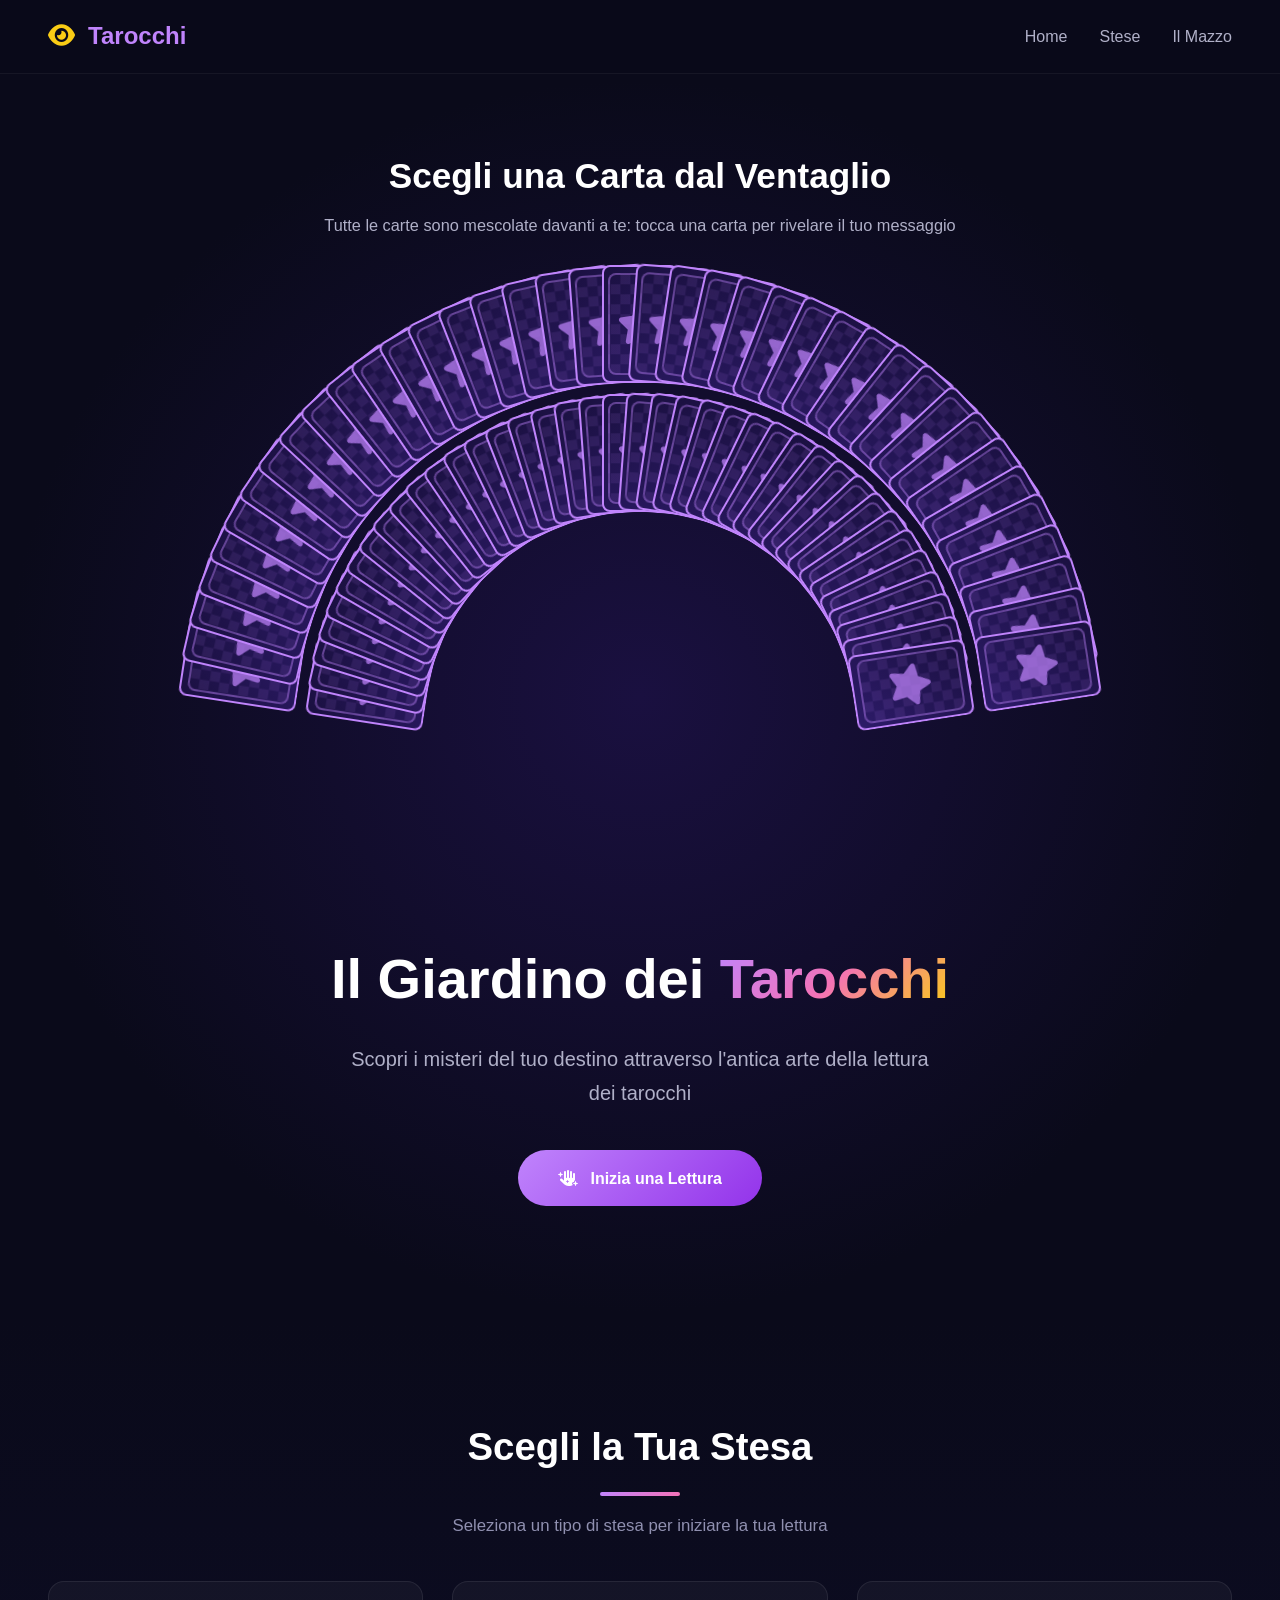
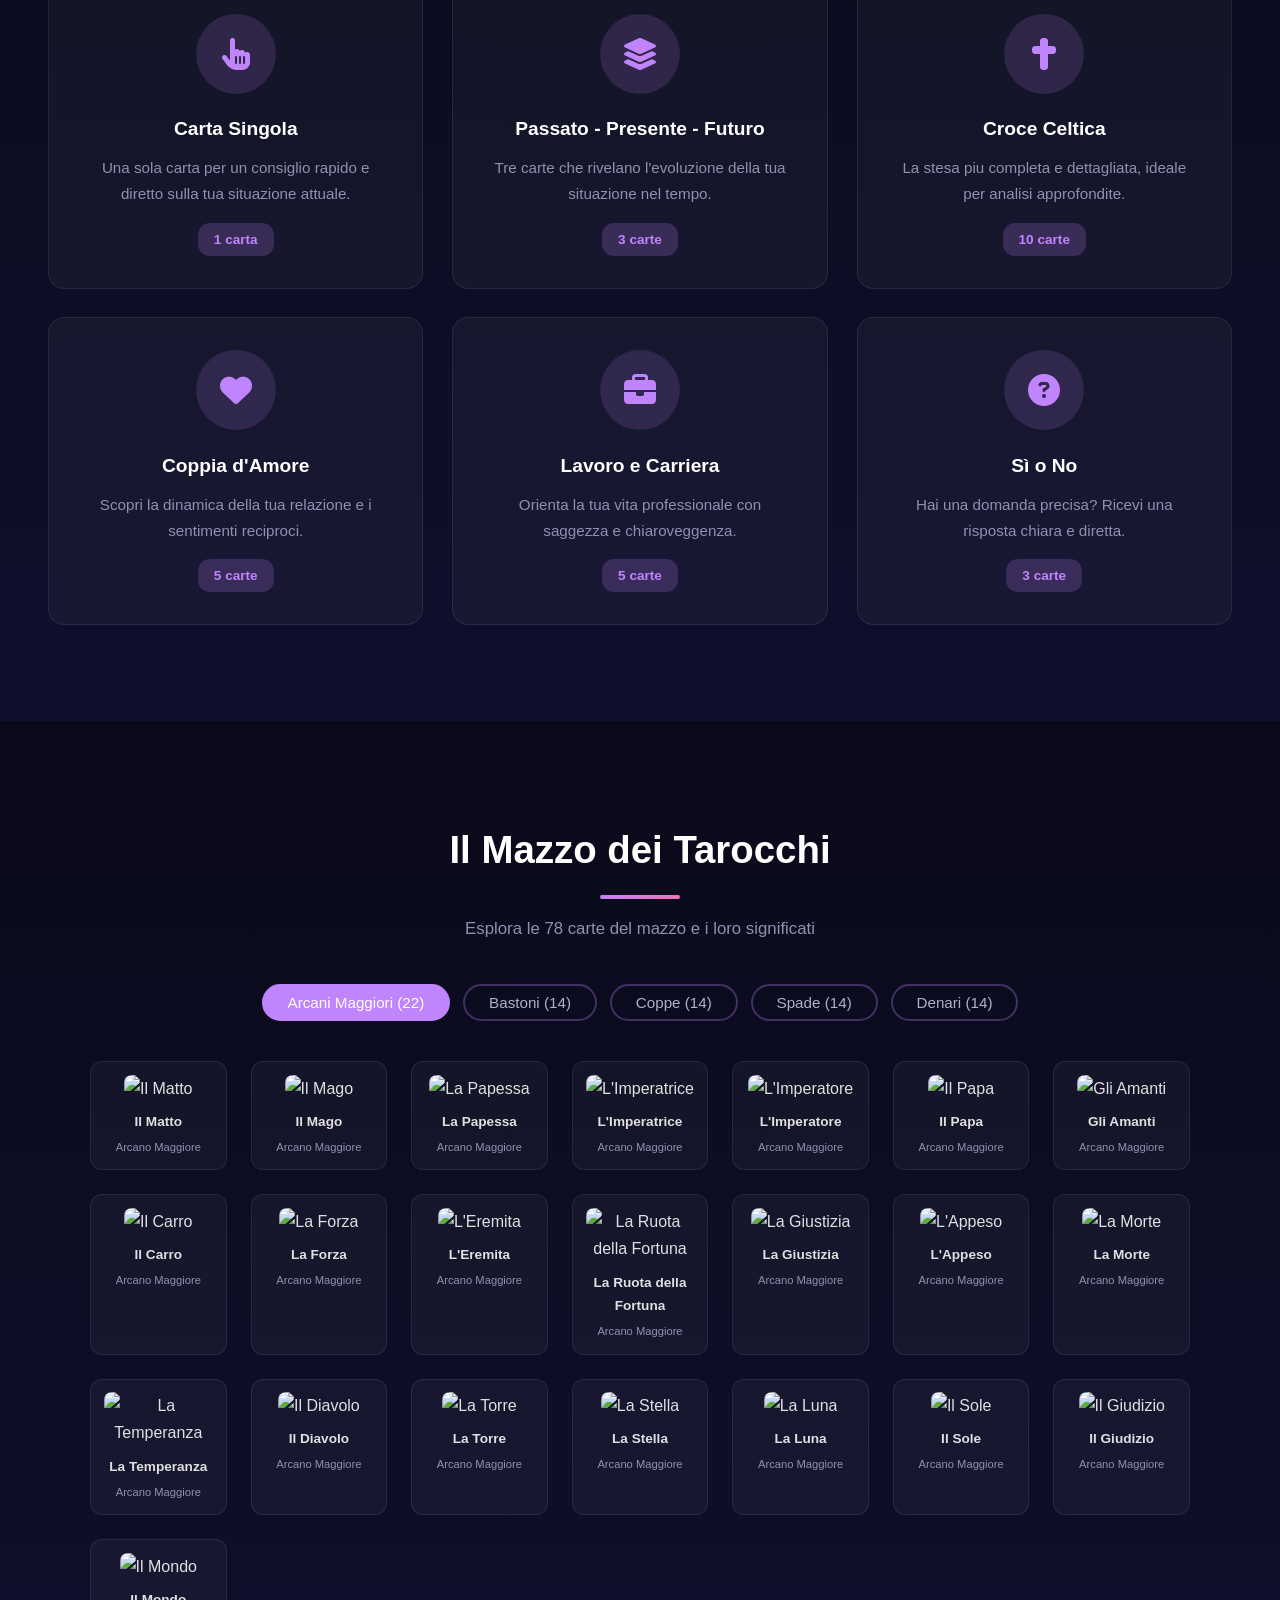
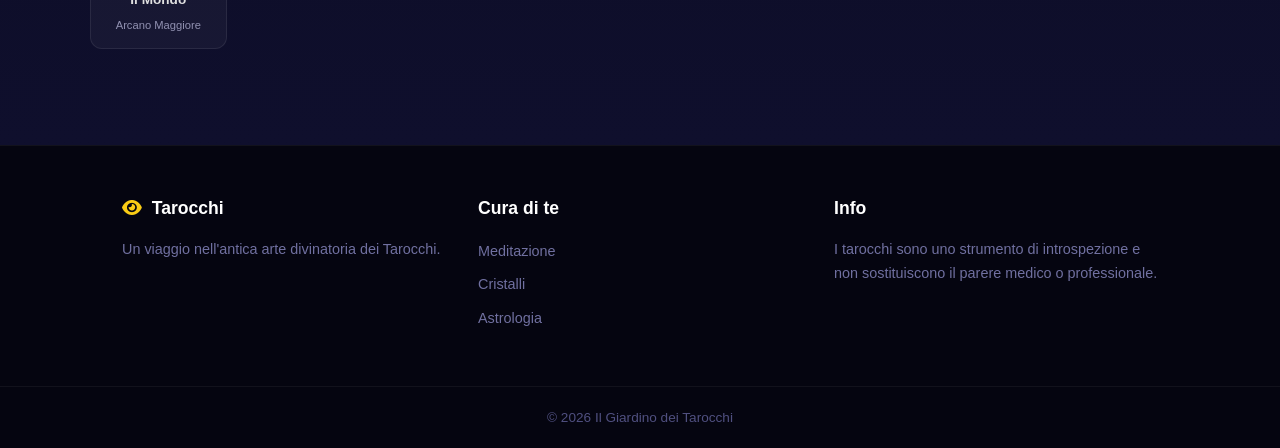
==== tarot.html @ f786d665 "chore: aggiunge file app tarocchi e piano di implementazione" ====
<!DOCTYPE html>
<html lang="it">
<head>
  <meta charset="UTF-8">
  <meta name="viewport" content="width=device-width, initial-scale=1.0">
  <title>Il Giardino dei Tarocchi - Lettura e Interpretazione</title>
  <link rel="stylesheet" href="tarot-style.css">
  <link rel="stylesheet" href="https://cdnjs.cloudflare.com/ajax/libs/font-awesome/6.5.0/css/all.min.css">
</head>
<body>

  <nav id="navbar">
    <div class="nav-brand"><i class="fas fa-eye"></i> Tarocchi</div>
    <ul id="nav-links">
      <li><a href="#home">Home</a></li>
      <li><a href="#stese">Stese</a></li>
      <li><a href="#mazzo">Il Mazzo</a></li>
    </ul>
    <button id="hamburger" aria-label="Menu"><i class="fas fa-bars"></i></button>
  </nav>

  <!-- HERO -->
  <header id="home">
    <div class="hero-overlay"></div>
    <div class="hero-particles" id="particles"></div>

    <div class="fan-section">
      <h2 class="fan-title">Scegli una Carta dal Ventaglio</h2>
      <p class="fan-subtitle">Tutte le carte sono mescolate davanti a te: tocca una carta per rivelare il tuo messaggio</p>
      <div class="fan-container" id="fan-container"></div>
      <div class="fan-result hidden" id="fan-result">
        <div class="fan-result-card">
          <span id="fan-result-name" class="fan-result-name"></span>
          <span id="fan-result-badge" class="interp-badge"></span>
          <p id="fan-result-meaning"></p>
          <div id="fan-result-keywords" class="interp-keywords"></div>
          <h4>Consiglio</h4>
          <p id="fan-result-advice"></p>
        </div>
        <button class="btn btn-secondary" onclick="resetFan()"><i class="fas fa-redo"></i> Scegli un'Altra Carta</button>
      </div>
    </div>

    <div class="hero-content">
      <h1>Il Giardino dei <span>Tarocchi</span></h1>
      <p>Scopri i misteri del tuo destino attraverso l'antica arte della lettura dei tarocchi</p>
      <a href="#stese" class="btn"><i class="fas fa-hand-sparkles"></i> Inizia una Lettura</a>
    </div>
  </header>

  <!-- SELEZIONE STESE -->
  <section id="stese">
    <h2>Scegli la Tua Stesa</h2>
    <p>Seleziona un tipo di stesa per iniziare la tua lettura</p>

    <div class="spread-options">
      <div class="spread-card" onclick="startReading('singola')">
        <div class="spread-icon"><i class="fas fa-hand-pointer"></i></div>
        <h3>Carta Singola</h3>
        <p>Una sola carta per un consiglio rapido e diretto sulla tua situazione attuale.</p>
        <span class="spread-count">1 carta</span>
      </div>

      <div class="spread-card" onclick="startReading('tri')">
        <div class="spread-icon"><i class="fas fa-layer-group"></i></div>
        <h3>Passato - Presente - Futuro</h3>
        <p>Tre carte che rivelano l'evoluzione della tua situazione nel tempo.</p>
        <span class="spread-count">3 carte</span>
      </div>

      <div class="spread-card" onclick="startReading('celtic')">
        <div class="spread-icon"><i class="fas fa-cross"></i></div>
        <h3>Croce Celtica</h3>
        <p>La stesa piu completa e dettagliata, ideale per analisi approfondite.</p>
        <span class="spread-count">10 carte</span>
      </div>

      <div class="spread-card" onclick="startReading('amore')">
        <div class="spread-icon"><i class="fas fa-heart"></i></div>
        <h3>Coppia d'Amore</h3>
        <p>Scopri la dinamica della tua relazione e i sentimenti reciproci.</p>
        <span class="spread-count">5 carte</span>
      </div>

      <div class="spread-card" onclick="startReading('carriera')">
        <div class="spread-icon"><i class="fas fa-briefcase"></i></div>
        <h3>Lavoro e Carriera</h3>
        <p>Orienta la tua vita professionale con saggezza e chiaroveggenza.</p>
        <span class="spread-count">5 carte</span>
      </div>

      <div class="spread-card" onclick="startReading('siNo')">
        <div class="spread-icon"><i class="fas fa-question-circle"></i></div>
        <h3>Sì o No</h3>
        <p>Hai una domanda precisa? Ricevi una risposta chiara e diretta.</p>
        <span class="spread-count">3 carte</span>
      </div>
    </div>
  </section>

  <!-- ARENA DI LETTURA -->
  <section id="reading-section" class="hidden">
    <h2 id="reading-title">La Tua Lettura</h2>
    <p id="reading-subtitle">Clicca sulle carte per scoprire il loro significato</p>

    <div id="spread-area" class="spread-area"></div>

    <div id="interpretation-panel" class="interpretation-panel hidden">
      <div class="interp-header">
        <h3 id="interp-title"></h3>
        <span id="interp-position" class="interp-badge"></span>
      </div>
      <div class="interp-body">
        <p id="interp-upright"></p>
        <div id="interp-keywords" class="interp-keywords"></div>
        <h4>Consiglio</h4>
        <p id="interp-advice"></p>
      </div>
    </div>

    <div class="reading-actions">
      <button class="btn btn-secondary" onclick="shuffleAndRedraw()"><i class="fas fa-redo"></i> Nuova Lettura</button>
      <button class="btn" onclick="backToSpreads()"><i class="fas fa-arrow-left"></i> Scegli un'Altra Stesa</button>
    </div>
  </section>

  <!-- MAZZO -->
  <section id="mazzo">
    <h2>Il Mazzo dei Tarocchi</h2>
    <p>Esplora le 78 carte del mazzo e i loro significati</p>

    <div class="deck-tabs">
      <button class="tab-btn active" onclick="showDeck('major')">Arcani Maggiori (22)</button>
      <button class="tab-btn" onclick="showDeck('wands')">Bastoni (14)</button>
      <button class="tab-btn" onclick="showDeck('cups')">Coppe (14)</button>
      <button class="tab-btn" onclick="showDeck('swords')">Spade (14)</button>
      <button class="tab-btn" onclick="showDeck('pentacles')">Denari (14)</button>
    </div>

    <div id="deck-grid" class="deck-grid"></div>

    <div id="card-modal" class="modal">
      <div class="modal-content">
        <button class="modal-close" onclick="closeCardModal()">&times;</button>
        <div class="modal-body" id="card-modal-body"></div>
      </div>
    </div>
  </section>

  <!-- FOOTER -->
  <footer>
    <div class="footer-content">
      <div class="footer-section">
        <h3><i class="fas fa-eye"></i> Tarocchi</h3>
        <p>Un viaggio nell'antica arte divinatoria dei Tarocchi.</p>
      </div>
      <div class="footer-section">
        <h3>Cura di te</h3>
        <ul>
          <li><a href="#">Meditazione</a></li>
          <li><a href="#">Cristalli</a></li>
          <li><a href="#">Astrologia</a></li>
        </ul>
      </div>
      <div class="footer-section">
        <h3>Info</h3>
        <p>I tarocchi sono uno strumento di introspezione e non sostituiscono il parere medico o professionale.</p>
      </div>
    </div>
    <div class="footer-bottom">
      <p>&copy; 2026 Il Giardino dei Tarocchi</p>
    </div>
  </footer>

  <script src="tarot-cards.js"></script>
  <script src="tarot-app.js"></script>
</body>
</html>
---- tarot-style.css ----
* {
  margin: 0;
  padding: 0;
  box-sizing: border-box;
}

html {
  scroll-behavior: smooth;
}

body {
  font-family: 'Segoe UI', Tahoma, Geneva, Verdana, sans-serif;
  color: #e0e0e0;
  background: #0a0a1a;
  line-height: 1.7;
}

a {
  text-decoration: none;
  color: inherit;
}

/* NAVBAR */
nav {
  display: flex;
  justify-content: space-between;
  align-items: center;
  padding: 1rem 3rem;
  background: rgba(10, 10, 26, 0.95);
  backdrop-filter: blur(12px);
  position: sticky;
  top: 0;
  z-index: 1000;
  border-bottom: 1px solid rgba(255,255,255,0.05);
}

.nav-brand {
  font-size: 1.5rem;
  font-weight: 800;
  color: #c084fc;
}

.nav-brand i {
  color: #facc15;
  margin-right: 0.4rem;
}

nav ul {
  list-style: none;
  display: flex;
  gap: 2rem;
}

nav ul li a {
  font-weight: 500;
  color: #b0b0c8;
  transition: color 0.3s;
}

nav ul li a:hover {
  color: #c084fc;
}

#hamburger {
  display: none;
  background: none;
  border: none;
  color: #e0e0e0;
  font-size: 1.4rem;
  cursor: pointer;
}

/* HERO */
header {
  position: relative;
  min-height: 100vh;
  display: flex;
  flex-direction: column;
  align-items: center;
  justify-content: flex-start;
  gap: 2.5rem;
  padding-bottom: 5rem;
  text-align: center;
  overflow: hidden;
  background: radial-gradient(ellipse at center, #1a1040 0%, #0a0a1a 70%);
}

.hero-overlay {
  position: absolute;
  inset: 0;
  background: url('images/milkyway.jpg') center/cover no-repeat;
  opacity: 0.15;
  animation: slowZoom 60s linear infinite;
}

@keyframes slowZoom {
  0% { transform: scale(1); }
  100% { transform: scale(1.1); }
}

.hero-particles {
  position: absolute;
  inset: 0;
  pointer-events: none;
}

.hero-content {
  position: relative;
  z-index: 2;
  padding: 2rem;
}

.hero-content h1 {
  font-size: 3.5rem;
  font-weight: 900;
  margin-bottom: 1rem;
  color: #fff;
}

.hero-content h1 span {
  background: linear-gradient(135deg, #c084fc, #f472b6, #facc15);
  -webkit-background-clip: text;
  -webkit-text-fill-color: transparent;
  background-clip: text;
}

.hero-content p {
  font-size: 1.25rem;
  color: #b0b0c8;
  margin-bottom: 2.5rem;
  max-width: 600px;
  margin-left: auto;
  margin-right: auto;
}

/* FAN / VENTAGLIO CARTE */
.fan-section {
  position: relative;
  z-index: 2;
  width: 100%;
  padding: 4.5rem 1rem 0;
  display: flex;
  flex-direction: column;
  align-items: center;
}

.fan-title {
  font-size: 2.2rem;
  font-weight: 900;
  color: #fff;
  margin-bottom: 0.4rem;
}

.fan-subtitle {
  color: #b0b0c8;
  font-size: 1.02rem;
  margin-bottom: 1.2rem;
  max-width: 640px;
}

.fan-container {
  position: relative;
  width: 100%;
  max-width: 1400px;
  height: 600px;
  margin: 0 auto;
}

.fan-container.has-revealed .fan-card:not(.revealed) {
  pointer-events: none;
}

.tarot-card.fan-card {
  position: absolute;
  width: 76px;
  height: 118px;
  transform-style: preserve-3d;
  transition: transform 0.8s cubic-bezier(0.4, 0, 0.2, 1), left 0.8s cubic-bezier(0.4, 0, 0.2, 1), top 0.8s cubic-bezier(0.4, 0, 0.2, 1);
}

.tarot-card.fan-card:hover {
  z-index: 9999 !important;
}

.tarot-card.fan-card .card-face {
  border-width: 2px;
  border-radius: 8px;
}

.fan-card.revealed {
  z-index: 10000 !important;
  filter: drop-shadow(0 0 30px rgba(250, 204, 21, 0.7));
}

.fan-card.revealed .card-front {
  box-shadow: 0 0 40px rgba(250, 204, 21, 0.45);
}

.fan-result {
  width: 100%;
  max-width: 640px;
  margin-top: 2rem;
  background: rgba(255,255,255,0.04);
  border: 1px solid rgba(192,132,252,0.3);
  border-radius: 16px;
  padding: 1.8rem 2rem;
  animation: fadeIn 0.6s ease;
  text-align: center;
  display: flex;
  flex-direction: column;
  align-items: center;
  gap: 1rem;
  opacity: 1;
  transition: opacity 0.8s ease;
}

.fan-result.is-fading {
  opacity: 0;
  pointer-events: none;
}

.fan-result-card p {
  color: #b0b0c8;
  line-height: 1.8;
}

.fan-result-card h4 {
  color: #c084fc;
  margin: 1rem 0 0.4rem;
}

.fan-result-name {
  display: block;
  font-size: 1.5rem;
  font-weight: 800;
  color: #fff;
  margin-bottom: 0.4rem;
}

.btn {
  display: inline-block;
  padding: 0.9rem 2.5rem;
  background: linear-gradient(135deg, #c084fc, #9333ea);
  color: #fff;
  font-weight: 700;
  border-radius: 30px;
  transition: transform 0.3s, box-shadow 0.3s;
  border: none;
  cursor: pointer;
  font-size: 1rem;
}

.btn:hover {
  transform: translateY(-3px);
  box-shadow: 0 8px 30px rgba(147, 51, 234, 0.5);
}

.btn i {
  margin-right: 0.5rem;
}

.btn-secondary {
  background: linear-gradient(135deg, #6366f1, #4f46e5);
}

/* SECTIONS */
section {
  padding: 6rem 3rem;
}

section h2 {
  font-size: 2.4rem;
  text-align: center;
  margin-bottom: 1rem;
  color: #fff;
  position: relative;
  display: inline-block;
}

section > h2 {
  display: block;
  text-align: center;
}

section h2::after {
  content: '';
  display: block;
  width: 80px;
  height: 4px;
  background: linear-gradient(135deg, #c084fc, #f472b6);
  margin: 0.8rem auto 0;
  border-radius: 2px;
}

section > p {
  text-align: center;
  max-width: 700px;
  margin: 0.8rem auto 2.5rem;
  color: #9090b0;
  font-size: 1.05rem;
}

/* SPREAD OPTIONS */
#stese {
  background: linear-gradient(180deg, #0a0a1a, #0f0f2d);
}

.spread-options {
  display: grid;
  grid-template-columns: repeat(auto-fit, minmax(280px, 1fr));
  gap: 1.8rem;
  max-width: 1200px;
  margin: 0 auto;
}

.spread-card {
  background: rgba(255,255,255,0.04);
  border: 1px solid rgba(255,255,255,0.08);
  border-radius: 16px;
  padding: 2rem;
  text-align: center;
  cursor: pointer;
  transition: transform 0.3s, border-color 0.3s, box-shadow 0.3s;
}

.spread-card:hover {
  transform: translateY(-8px);
  border-color: rgba(192,132,252,0.5);
  box-shadow: 0 12px 40px rgba(147, 51, 234, 0.2);
}

.spread-icon {
  width: 80px;
  height: 80px;
  border-radius: 50%;
  display: flex;
  align-items: center;
  justify-content: center;
  margin: 0 auto 1.2rem;
  font-size: 2rem;
  background: rgba(192,132,252,0.15);
  color: #c084fc;
}

.spread-card h3 {
  font-size: 1.2rem;
  color: #fff;
  margin-bottom: 0.6rem;
}

.spread-card p {
  font-size: 0.95rem;
  color: #9090b0;
  margin-bottom: 1rem;
}

.spread-count {
  display: inline-block;
  background: rgba(192,132,252,0.2);
  padding: 0.3rem 1rem;
  border-radius: 12px;
  font-size: 0.85rem;
  color: #c084fc;
  font-weight: 600;
}

/* READING SECTION */
#reading-section {
  background: linear-gradient(180deg, #0f0f2d, #12082a, #0a0a1a);
  min-height: 100vh;
}

.hidden {
  display: none !important;
}

.spread-area {
  display: flex;
  flex-wrap: wrap;
  justify-content: center;
  align-items: flex-start;
  gap: 2rem;
  max-width: 1200px;
  margin: 0 auto 3rem;
  min-height: 300px;
  padding: 2rem;
}

/* CARD SLOT */
.card-slot {
  display: flex;
  flex-direction: column;
  align-items: center;
  gap: 0.8rem;
}

.card-slot-label {
  font-size: 0.85rem;
  color: #9090b0;
  text-align: center;
  max-width: 120px;
  font-weight: 500;
}

/* TAROT CARD */
.tarot-card {
  width: 140px;
  height: 220px;
  perspective: 800px;
  cursor: pointer;
}

.tarot-card-inner {
  position: relative;
  width: 100%;
  height: 100%;
  transform-style: preserve-3d;
  transition: transform 0.8s cubic-bezier(0.4, 0, 0.2, 1);
}

.tarot-card.flipped .tarot-card-inner {
  transform: rotateY(180deg);
}

.tarot-card.reversed .tarot-card-inner {
  transform: rotateY(180deg) rotateZ(180deg);
}

.card-face {
  position: absolute;
  inset: 0;
  border-radius: 12px;
  backface-visibility: hidden;
  overflow: hidden;
}

.card-back {
  background: linear-gradient(135deg, #1a1040, #2d1b69);
  border: 3px solid #c084fc;
  display: flex;
  align-items: center;
  justify-content: center;
}

.card-back-pattern {
  width: 90%;
  height: 90%;
  border: 2px solid rgba(192,132,252,0.4);
  border-radius: 8px;
  display: flex;
  align-items: center;
  justify-content: center;
  background: repeating-conic-gradient(
    rgba(192,132,252,0.1) 0% 25%,
    transparent 25% 50%
  ) 50% / 20px 20px;
}

.card-back-pattern i {
  font-size: 2.5rem;
  color: #c084fc;
  opacity: 0.7;
}

.card-front {
  background: linear-gradient(180deg, #1e1145, #0d0d2b);
  border: 3px solid #c084fc;
  transform: rotateY(180deg);
  display: flex;
  flex-direction: column;
  align-items: center;
  justify-content: center;
  padding: 0;
  text-align: center;
  overflow: hidden;
}

.card-front .card-image {
  width: 100%;
  height: 100%;
  object-fit: cover;
  border-radius: 9px;
}

.card-front .card-name {
  position: absolute;
  bottom: 0;
  left: 0;
  right: 0;
  background: rgba(10, 10, 26, 0.85);
  backdrop-filter: blur(4px);
  padding: 0.3rem 0.4rem;
  font-size: 0.65rem;
  color: #e0e0e0;
  font-weight: 600;
  line-height: 1.2;
}

.card-front .card-reversed-tag {
  position: absolute;
  bottom: 1.6rem;
  left: 50%;
  transform: translateX(-50%);
  display: none;
  background: rgba(239, 68, 68, 0.8);
  color: #fff;
  padding: 0.1rem 0.4rem;
  border-radius: 6px;
  font-size: 0.6rem;
  font-weight: 700;
  z-index: 2;
}

.tarot-card.reversed .card-front .card-reversed-tag {
  display: inline-block;
}

.card-front .card-upright-tag {
  position: absolute;
  bottom: 1.6rem;
  left: 50%;
  transform: translateX(-50%);
  background: rgba(34, 197, 94, 0.8);
  color: #fff;
  padding: 0.1rem 0.4rem;
  border-radius: 6px;
  font-size: 0.6rem;
  font-weight: 700;
  z-index: 2;
}

.tarot-card.reversed .card-front .card-upright-tag {
  display: none;
}

.tarot-card.selected {
  filter: drop-shadow(0 0 20px rgba(250, 204, 21, 0.6));
}

.tarot-card.dragging .tarot-card-inner {
  transition: none !important;
}

/* CELTIC CROSS LAYOUT */
.celtic-layout {
  position: relative;
  width: 800px;
  min-height: 600px;
}

.celtic-layout .card-slot:nth-child(1) { position: absolute; left: 300px; top: 180px; }
.celtic-layout .card-slot:nth-child(2) { position: absolute; left: 300px; top: 180px; }
.celtic-layout .card-slot:nth-child(2) .tarot-card { transform: rotate(90deg); }
.celtic-layout .card-slot:nth-child(3) { position: absolute; left: 300px; top: 430px; }
.celtic-layout .card-slot:nth-child(4) { position: absolute; left: 530px; top: 180px; }
.celtic-layout .card-slot:nth-child(5) { position: absolute; left: 300px; top: 30px; }
.celtic-layout .card-slot:nth-child(6) { position: absolute; left: 70px; top: 180px; }
.celtic-layout .card-slot:nth-child(7) { position: absolute; left: 630px; top: 430px; }
.celtic-layout .card-slot:nth-child(8) { position: absolute; left: 630px; top: 310px; }
.celtic-layout .card-slot:nth-child(9) { position: absolute; left: 630; top: 190px; }
.celtic-layout .card-slot:nth-child(10) { position: absolute; left: 630px; top: 70px; }

/* TRI / LINE LAYOUT */
.line-layout {
  display: flex;
  justify-content: center;
  gap: 3rem;
  flex-wrap: wrap;
}

/* AMORE / CARRIERA LAYOUT */
.cross-layout {
  display: flex;
  flex-direction: column;
  align-items: center;
  gap: 1rem;
}

.cross-layout .row {
  display: flex;
  gap: 2rem;
  justify-content: center;
}

/* INTERPRETATION PANEL */
.interpretation-panel {
  background: rgba(255,255,255,0.04);
  border: 1px solid rgba(192,132,252,0.3);
  border-radius: 16px;
  max-width: 700px;
  margin: 0 auto 3rem;
  padding: 2rem;
  animation: fadeIn 0.5s ease;
}

@keyframes fadeIn {
  from { opacity: 0; transform: translateY(20px); }
  to { opacity: 1; transform: translateY(0); }
}

.interp-header {
  display: flex;
  align-items: center;
  gap: 1rem;
  margin-bottom: 1.5rem;
  flex-wrap: wrap;
}

.interp-header h3 {
  color: #c084fc;
  font-size: 1.4rem;
}

.interp-badge {
  background: rgba(250, 204, 21, 0.2);
  color: #facc15;
  padding: 0.3rem 0.9rem;
  border-radius: 12px;
  font-size: 0.85rem;
  font-weight: 600;
}

.interp-badge.reversed {
  background: rgba(239, 68, 68, 0.2);
  color: #f87171;
}

.interp-body h4 {
  color: #c084fc;
  margin: 1.2rem 0 0.5rem;
  font-size: 1rem;
}

.interp-body p {
  color: #b0b0c8;
  font-size: 1rem;
  line-height: 1.8;
}

.interp-keywords {
  display: flex;
  flex-wrap: wrap;
  gap: 0.5rem;
  margin-top: 1rem;
}

.interp-keyword {
  background: rgba(192,132,252,0.15);
  color: #c084fc;
  padding: 0.3rem 0.8rem;
  border-radius: 10px;
  font-size: 0.85rem;
  font-weight: 500;
}

/* READING ACTIONS */
.reading-actions {
  display: flex;
  justify-content: center;
  gap: 1rem;
  flex-wrap: wrap;
}

/* DECK BROWSER */
#mazzo {
  background: linear-gradient(180deg, #0a0a1a, #0f0f2d);
}

.deck-tabs {
  display: flex;
  justify-content: center;
  gap: 0.8rem;
  margin-bottom: 2.5rem;
  flex-wrap: wrap;
}

.tab-btn {
  padding: 0.5rem 1.5rem;
  border: 2px solid rgba(192,132,252,0.3);
  background: transparent;
  color: #b0b0c8;
  border-radius: 20px;
  cursor: pointer;
  font-size: 0.95rem;
  transition: all 0.3s;
}

.tab-btn:hover,
.tab-btn.active {
  background: #c084fc;
  border-color: #c084fc;
  color: #fff;
}

.deck-grid {
  display: grid;
  grid-template-columns: repeat(auto-fill, minmax(130px, 1fr));
  gap: 1.5rem;
  max-width: 1100px;
  margin: 0 auto;
}

.deck-card {
  background: rgba(255,255,255,0.04);
  border: 1px solid rgba(255,255,255,0.08);
  border-radius: 12px;
  padding: 0.8rem;
  text-align: center;
  cursor: pointer;
  transition: transform 0.3s, border-color 0.3s, box-shadow 0.3s;
}

.deck-card:hover {
  transform: translateY(-5px);
  border-color: rgba(192,132,252,0.5);
  box-shadow: 0 8px 25px rgba(147, 51, 234, 0.2);
}

.deck-card .deck-card-image {
  width: 100%;
  border-radius: 8px;
  margin-bottom: 0.5rem;
  aspect-ratio: 2/3.5;
  object-fit: cover;
}

.deck-card .card-symbol {
  font-size: 2.5rem;
  margin-bottom: 0.5rem;
}

.deck-card .card-name {
  font-size: 0.85rem;
  color: #e0e0e0;
  font-weight: 600;
}

.deck-card .card-type {
  font-size: 0.7rem;
  color: #9090b0;
  margin-top: 0.3rem;
}

/* MODAL */
.modal {
  display: none;
  position: fixed;
  inset: 0;
  background: rgba(0,0,0,0.85);
  z-index: 2000;
  align-items: center;
  justify-content: center;
  padding: 2rem;
  backdrop-filter: blur(8px);
}

.modal.show {
  display: flex;
}

.modal-content {
  background: #111128;
  border: 1px solid rgba(255,255,255,0.1);
  border-radius: 16px;
  max-width: 700px;
  width: 100%;
  max-height: 85vh;
  overflow-y: auto;
  position: relative;
}

.modal-close {
  position: absolute;
  top: 1rem;
  right: 1.2rem;
  background: none;
  border: none;
  color: #9090b0;
  font-size: 2rem;
  cursor: pointer;
  z-index: 10;
  transition: color 0.3s;
}

.modal-close:hover {
  color: #fff;
}

.modal-body {
  padding: 2rem;
}

.modal-body .card-modal-symbol {
  font-size: 4rem;
  text-align: center;
  margin-bottom: 1rem;
}

.modal-body .card-modal-image {
  width: 180px;
  display: block;
  margin: 0 auto 1.5rem;
  border-radius: 12px;
  border: 2px solid rgba(192,132,252,0.4);
}

.modal-body h2 {
  color: #fff;
  font-size: 1.6rem;
  margin-bottom: 0.3rem;
}

.modal-body .modal-card-type {
  color: #c084fc;
  font-size: 0.9rem;
  margin-bottom: 1.5rem;
}

.modal-body h3 {
  color: #c084fc;
  margin: 1.5rem 0 0.5rem;
  font-size: 1.1rem;
}

.modal-body p {
  color: #b0b0c8;
  font-size: 1rem;
  line-height: 1.8;
}

.modal-body .modal-keywords {
  display: flex;
  flex-wrap: wrap;
  gap: 0.5rem;
  margin-top: 0.5rem;
}

.modal-body .modal-keyword {
  background: rgba(192,132,252,0.15);
  color: #c084fc;
  padding: 0.3rem 0.8rem;
  border-radius: 10px;
  font-size: 0.85rem;
}

/* PARTICLES */
.particle {
  position: absolute;
  width: 2px;
  height: 2px;
  background: #fff;
  border-radius: 50%;
  opacity: 0;
  animation: twinkle 3s infinite;
}

@keyframes twinkle {
  0%, 100% { opacity: 0; }
  50% { opacity: 0.8; }
}

/* FOOTER */
footer {
  background: #050510;
  border-top: 1px solid rgba(255,255,255,0.05);
}

.footer-content {
  display: grid;
  grid-template-columns: repeat(auto-fit, minmax(220px, 1fr));
  gap: 2rem;
  max-width: 1100px;
  margin: 0 auto;
  padding: 3rem 2rem;
}

.footer-section h3 {
  color: #fff;
  margin-bottom: 0.8rem;
  font-size: 1.1rem;
}

.footer-section h3 i {
  color: #facc15;
  margin-right: 0.3rem;
}

.footer-section p {
  color: #7070a0;
  font-size: 0.9rem;
}

.footer-section ul {
  list-style: none;
}

.footer-section ul li {
  margin-bottom: 0.4rem;
}

.footer-section ul li a {
  color: #7070a0;
  font-size: 0.9rem;
  transition: color 0.3s;
}

.footer-section ul li a:hover {
  color: #c084fc;
}

.footer-bottom {
  text-align: center;
  padding: 1.2rem;
  border-top: 1px solid rgba(255,255,255,0.05);
  color: #505080;
  font-size: 0.85rem;
}

/* SCROLLBAR */
::-webkit-scrollbar {
  width: 8px;
}

::-webkit-scrollbar-track {
  background: #0a0a1a;
}

::-webkit-scrollbar-thumb {
  background: #3a3a6a;
  border-radius: 4px;
}

::-webkit-scrollbar-thumb:hover {
  background: #c084fc;
}

/* RESPONSIVE */
@media (max-width: 768px) {
  #hamburger {
    display: block;
  }

  nav ul {
    display: none;
    flex-direction: column;
    position: absolute;
    top: 100%;
    left: 0;
    right: 0;
    background: rgba(10,10,26,0.98);
    padding: 1.5rem 3rem;
    gap: 1.2rem;
    border-bottom: 1px solid rgba(255,255,255,0.05);
  }

  nav ul.show {
    display: flex;
  }

  .hero-content h1 {
    font-size: 2.2rem;
  }

  .fan-container {
    height: 300px;
  }

  .tarot-card.fan-card {
    width: 54px;
    height: 84px;
  }

  .fan-title {
    font-size: 1.6rem;
  }

  section {
    padding: 4rem 1.5rem;
  }

  .spread-options {
    grid-template-columns: 1fr;
  }

  .tarot-card {
    width: 110px;
    height: 170px;
  }

  .celtic-layout {
    width: 100%;
    min-height: auto;
    position: static;
    display: flex;
    flex-wrap: wrap;
    justify-content: center;
    gap: 1rem;
  }

  .celtic-layout .card-slot {
    position: static !important;
  }

  .celtic-layout .card-slot:nth-child(2) .tarot-card {
    transform: rotate(90deg);
  }

  .line-layout {
    gap: 1.5rem;
  }

  .deck-grid {
    grid-template-columns: repeat(auto-fill, minmax(100px, 1fr));
    gap: 1rem;
  }
}
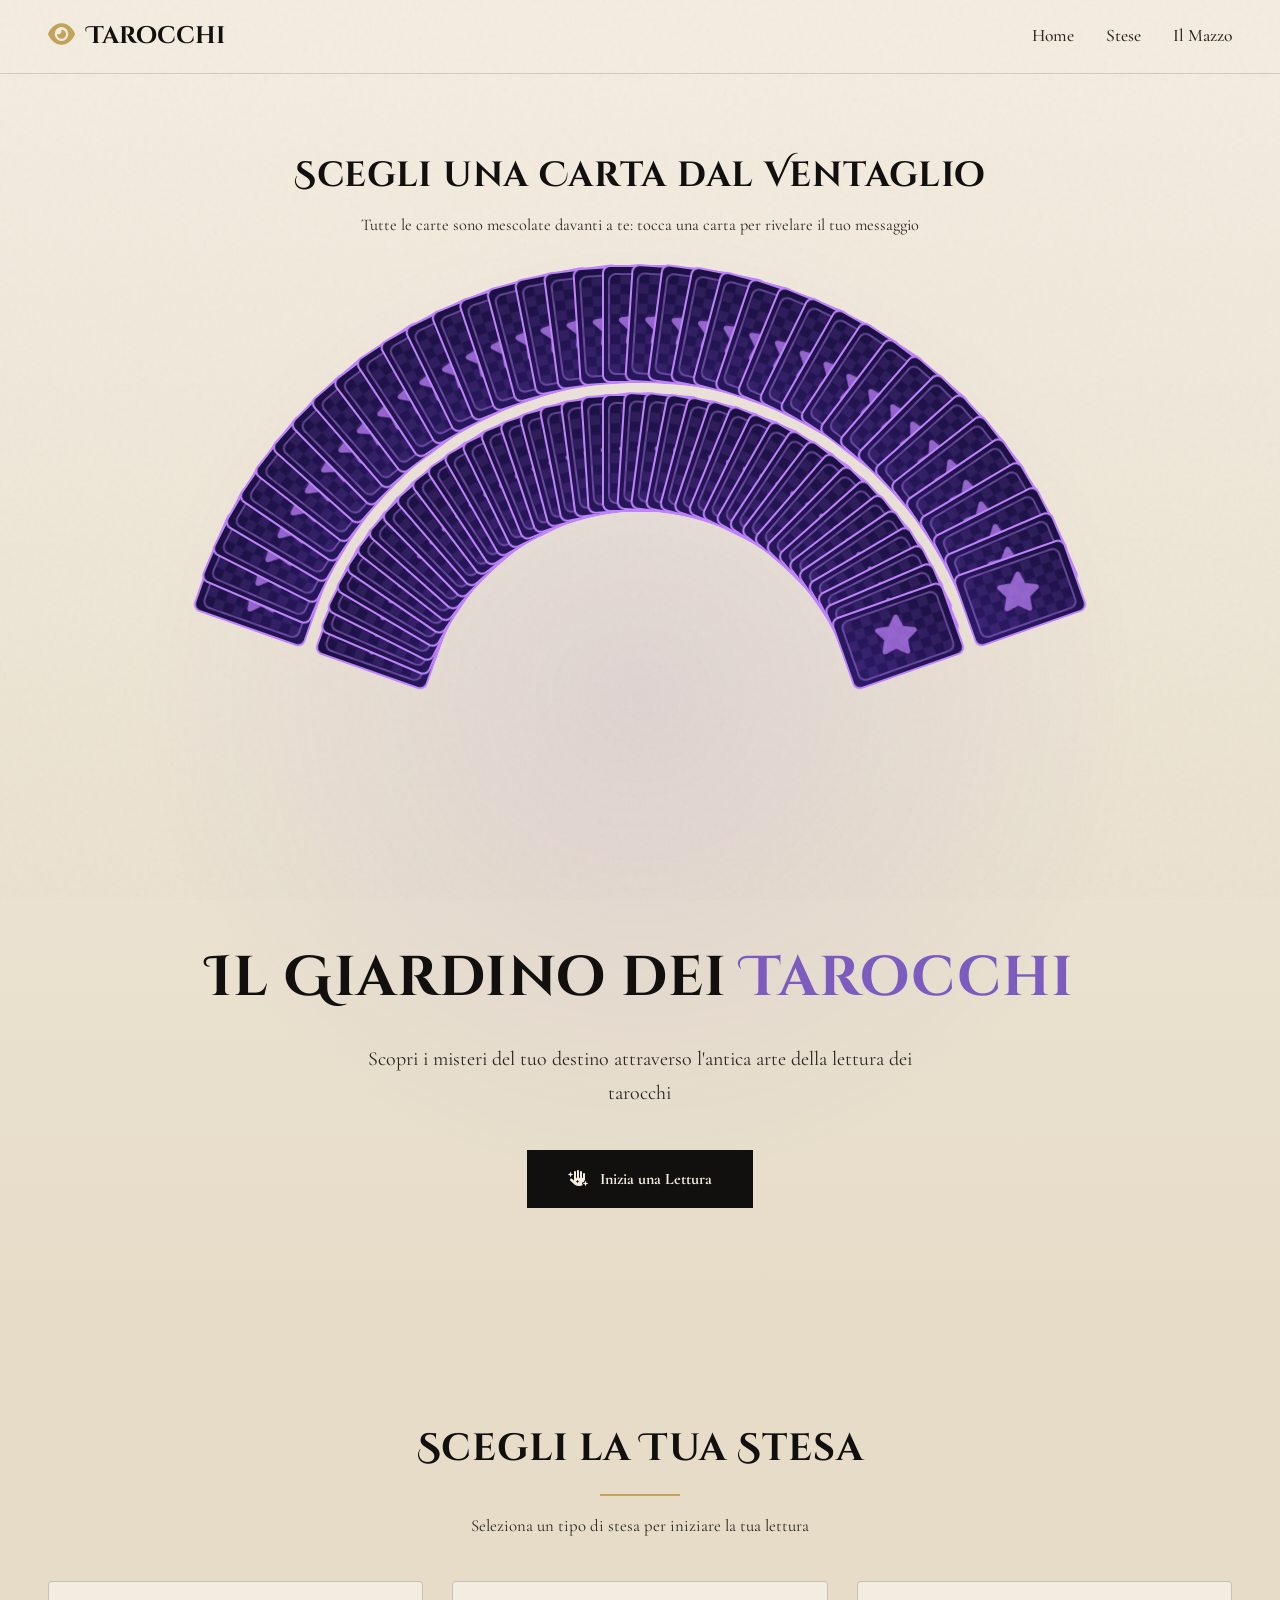
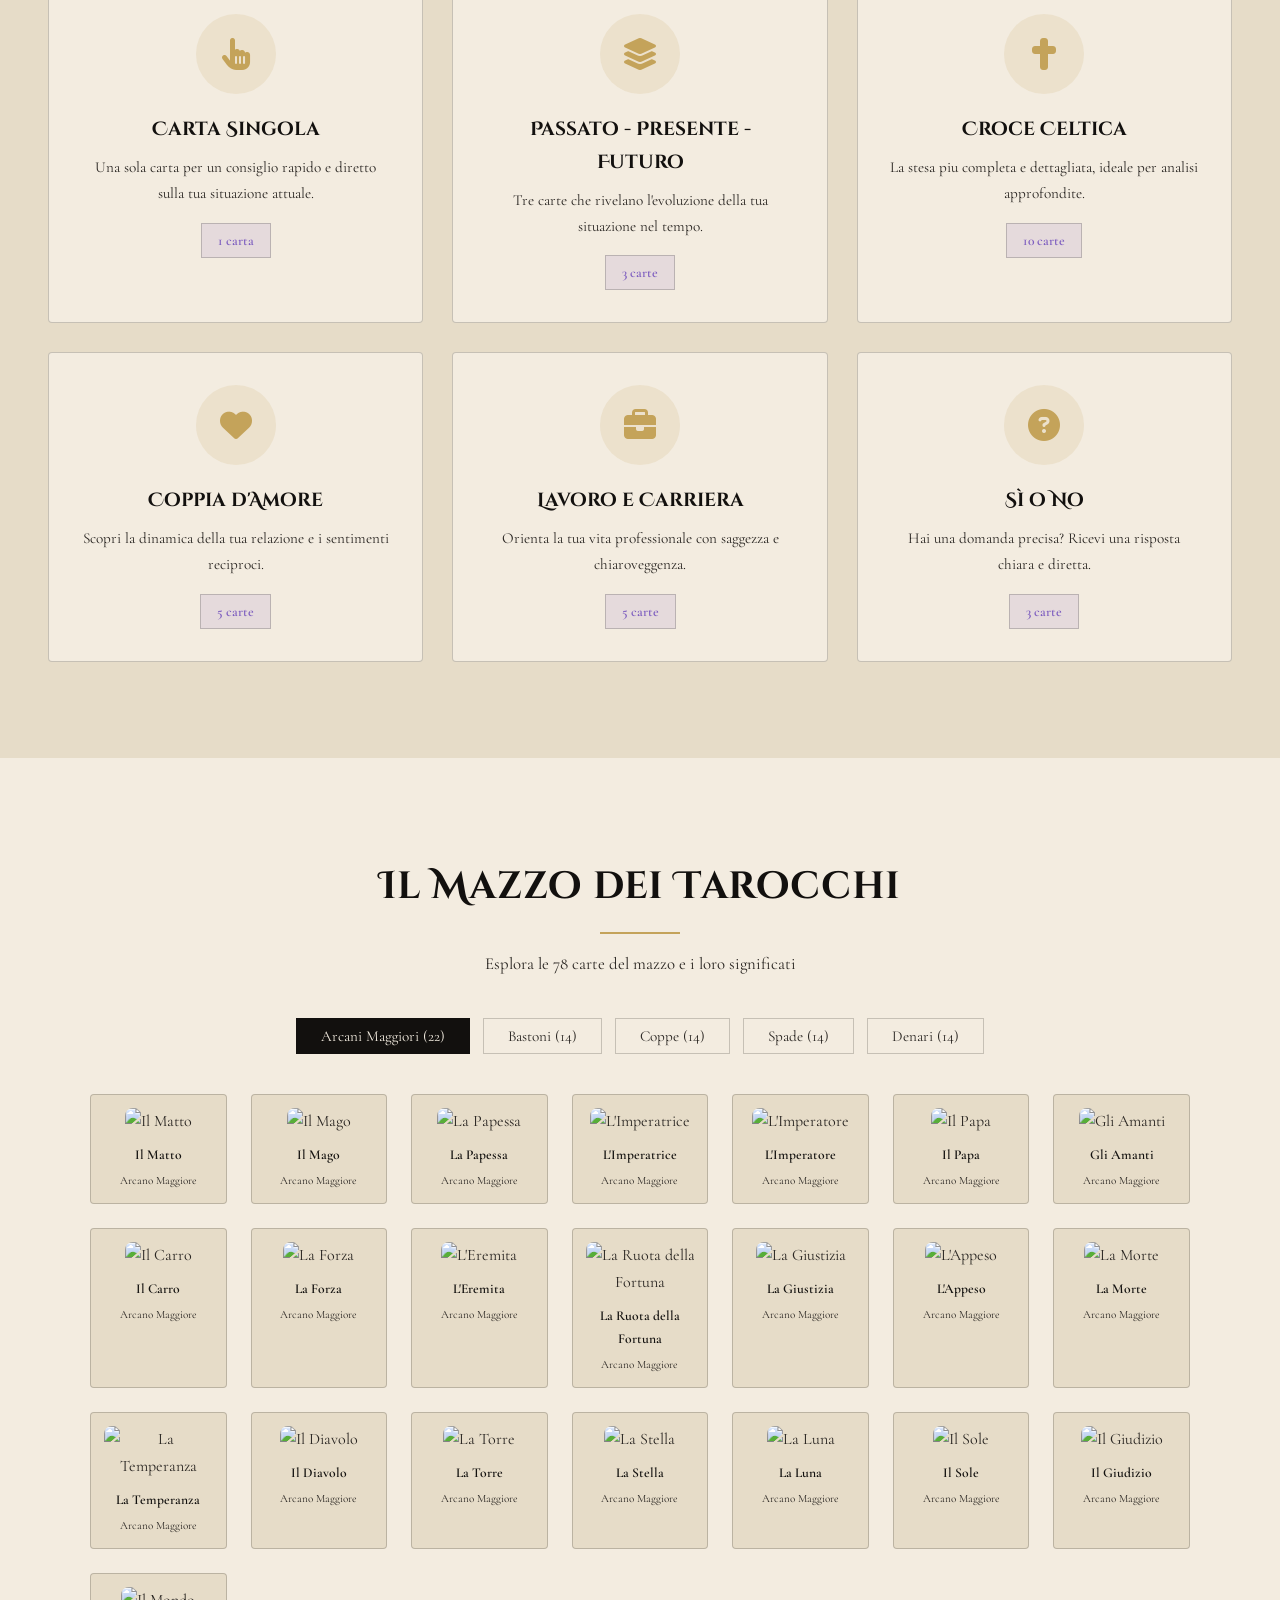
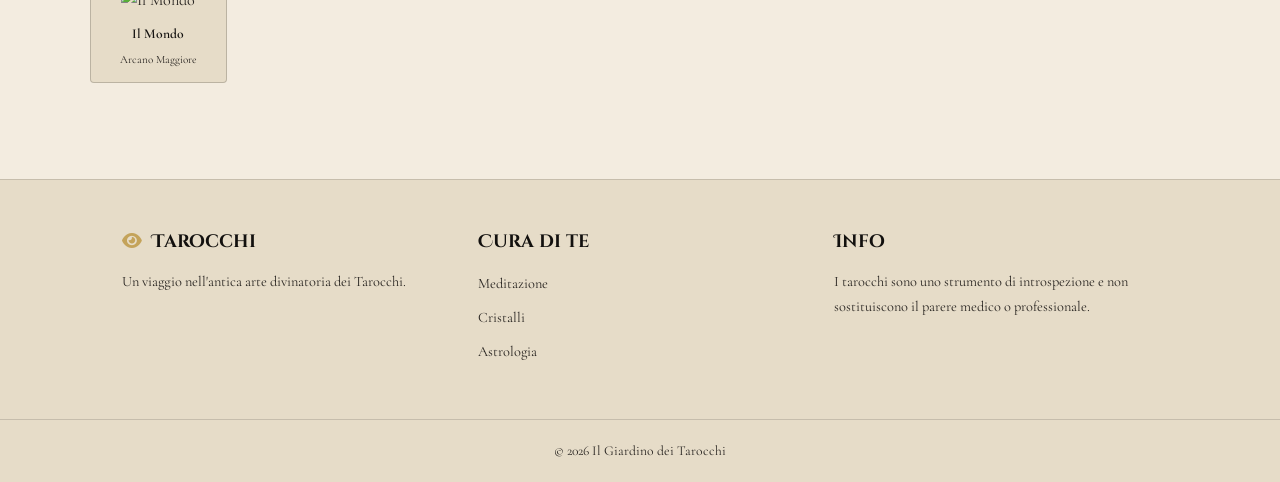
==== commit 10573bb5: "feat: tema pagina esoterico crema-nero con accenti" ====
--- a/tarot.html
+++ b/tarot.html
@@ -3,6 +3,9 @@
 <head>
   <meta charset="UTF-8">
   <meta name="viewport" content="width=device-width, initial-scale=1.0">
+  <link rel="preconnect" href="https://fonts.googleapis.com">
+  <link rel="preconnect" href="https://fonts.gstatic.com" crossorigin>
+  <link href="https://fonts.googleapis.com/css2?family=Cinzel+Decorative:wght@400;700;900&family=Cormorant+Garamond:ital,wght@0,400;0,600;0,700;1,400&display=swap" rel="stylesheet">
   <title>Il Giardino dei Tarocchi - Lettura e Interpretazione</title>
   <link rel="stylesheet" href="tarot-style.css">
   <link rel="stylesheet" href="https://cdnjs.cloudflare.com/ajax/libs/font-awesome/6.5.0/css/all.min.css">
--- a/tarot-style.css
+++ b/tarot-style.css
@@ -4,15 +4,39 @@
   box-sizing: border-box;
 }
 
+:root {
+  --ink: #12100e;
+  --ink-soft: #2a2622;
+  --paper: #f3ece0;
+  --paper-deep: #e6dcc8;
+  --accent-violet: #7c5cbf;
+  --accent-gold: #c4a35a;
+  --font-display: 'Cinzel Decorative', 'Times New Roman', serif;
+  --font-body: 'Cormorant Garamond', 'Georgia', serif;
+  --page-noise: url("data:image/svg+xml,%3Csvg viewBox='0 0 200 200' xmlns='http://www.w3.org/2000/svg'%3E%3Cfilter id='n'%3E%3CfeTurbulence type='fractalNoise' baseFrequency='0.9' numOctaves='4' stitchTiles='stitch'/%3E%3C/filter%3E%3Crect width='100%25' height='100%25' filter='url(%23n)' opacity='0.55'/%3E%3C/svg%3E");
+}
+
 html {
   scroll-behavior: smooth;
 }
 
 body {
-  font-family: 'Segoe UI', Tahoma, Geneva, Verdana, sans-serif;
-  color: #e0e0e0;
-  background: #0a0a1a;
+  font-family: var(--font-body);
+  color: var(--ink-soft);
+  background: var(--paper);
   line-height: 1.7;
+  position: relative;
+}
+
+body::before {
+  content: '';
+  position: fixed;
+  inset: 0;
+  pointer-events: none;
+  z-index: 9998;
+  opacity: 0.07;
+  background-image: var(--page-noise);
+  mix-blend-mode: multiply;
 }
 
 a {
@@ -26,22 +50,23 @@
   justify-content: space-between;
   align-items: center;
   padding: 1rem 3rem;
-  background: rgba(10, 10, 26, 0.95);
-  backdrop-filter: blur(12px);
+  background: rgba(243, 236, 224, 0.92);
+  border-bottom: 1px solid rgba(18, 16, 14, 0.15);
+  backdrop-filter: blur(10px);
   position: sticky;
   top: 0;
   z-index: 1000;
-  border-bottom: 1px solid rgba(255,255,255,0.05);
 }
 
 .nav-brand {
+  font-family: var(--font-display);
   font-size: 1.5rem;
-  font-weight: 800;
-  color: #c084fc;
+  font-weight: 700;
+  color: var(--ink);
 }
 
 .nav-brand i {
-  color: #facc15;
+  color: var(--accent-gold);
   margin-right: 0.4rem;
 }
 
@@ -53,19 +78,21 @@
 
 nav ul li a {
   font-weight: 500;
-  color: #b0b0c8;
+  color: var(--ink-soft);
+  font-family: var(--font-body);
+  font-size: 1.1rem;
   transition: color 0.3s;
 }
 
 nav ul li a:hover {
-  color: #c084fc;
+  color: var(--accent-violet);
 }
 
 #hamburger {
   display: none;
   background: none;
   border: none;
-  color: #e0e0e0;
+  color: var(--ink);
   font-size: 1.4rem;
   cursor: pointer;
 }
@@ -82,14 +109,17 @@
   padding-bottom: 5rem;
   text-align: center;
   overflow: hidden;
-  background: radial-gradient(ellipse at center, #1a1040 0%, #0a0a1a 70%);
+  background:
+    radial-gradient(ellipse at center, rgba(124, 92, 191, 0.12) 0%, transparent 55%),
+    linear-gradient(180deg, var(--paper) 0%, var(--paper-deep) 100%);
 }
 
 .hero-overlay {
   position: absolute;
   inset: 0;
   background: url('images/milkyway.jpg') center/cover no-repeat;
-  opacity: 0.15;
+  opacity: 0.08;
+  filter: grayscale(1) contrast(1.2);
   animation: slowZoom 60s linear infinite;
 }
 
@@ -110,23 +140,37 @@
   padding: 2rem;
 }
 
+.hero-content h1,
+.fan-title,
+#stese > h2,
+#mazzo > h2,
+#reading-section h2 {
+  font-family: var(--font-display);
+  color: var(--ink);
+  font-weight: 700;
+  letter-spacing: 0.02em;
+}
+
 .hero-content h1 {
   font-size: 3.5rem;
-  font-weight: 900;
   margin-bottom: 1rem;
-  color: #fff;
 }
 
 .hero-content h1 span {
-  background: linear-gradient(135deg, #c084fc, #f472b6, #facc15);
-  -webkit-background-clip: text;
-  -webkit-text-fill-color: transparent;
-  background-clip: text;
+  background: none;
+  -webkit-text-fill-color: var(--accent-violet);
+  color: var(--accent-violet);
+}
+
+.hero-content p,
+.fan-subtitle,
+#stese > p,
+#mazzo > p {
+  color: var(--ink-soft);
 }
 
 .hero-content p {
   font-size: 1.25rem;
-  color: #b0b0c8;
   margin-bottom: 2.5rem;
   max-width: 600px;
   margin-left: auto;
@@ -146,13 +190,10 @@
 
 .fan-title {
   font-size: 2.2rem;
-  font-weight: 900;
-  color: #fff;
   margin-bottom: 0.4rem;
 }
 
 .fan-subtitle {
-  color: #b0b0c8;
   font-size: 1.02rem;
   margin-bottom: 1.2rem;
   max-width: 640px;
@@ -200,9 +241,9 @@
   width: 100%;
   max-width: 640px;
   margin-top: 2rem;
-  background: rgba(255,255,255,0.04);
-  border: 1px solid rgba(192,132,252,0.3);
-  border-radius: 16px;
+  background: rgba(243, 236, 224, 0.85);
+  border: 1px solid rgba(18, 16, 14, 0.25);
+  border-radius: 4px;
   padding: 1.8rem 2rem;
   animation: fadeIn 0.6s ease;
   text-align: center;
@@ -212,6 +253,7 @@
   gap: 1rem;
   opacity: 1;
   transition: opacity 0.8s ease;
+  color: var(--ink-soft);
 }
 
 .fan-result.is-fading {
@@ -220,39 +262,43 @@
 }
 
 .fan-result-card p {
-  color: #b0b0c8;
+  color: var(--ink-soft);
   line-height: 1.8;
 }
 
 .fan-result-card h4 {
-  color: #c084fc;
+  font-family: var(--font-display);
+  color: var(--accent-violet);
   margin: 1rem 0 0.4rem;
 }
 
 .fan-result-name {
   display: block;
+  font-family: var(--font-display);
   font-size: 1.5rem;
-  font-weight: 800;
-  color: #fff;
+  font-weight: 700;
+  color: var(--ink);
   margin-bottom: 0.4rem;
 }
 
 .btn {
   display: inline-block;
   padding: 0.9rem 2.5rem;
-  background: linear-gradient(135deg, #c084fc, #9333ea);
-  color: #fff;
+  font-family: var(--font-body);
+  background: var(--ink);
+  color: var(--paper);
   font-weight: 700;
-  border-radius: 30px;
-  transition: transform 0.3s, box-shadow 0.3s;
-  border: none;
+  border-radius: 0;
+  transition: background 0.3s, border-color 0.3s, color 0.3s;
+  border: 1px solid var(--ink);
   cursor: pointer;
   font-size: 1rem;
 }
 
 .btn:hover {
-  transform: translateY(-3px);
-  box-shadow: 0 8px 30px rgba(147, 51, 234, 0.5);
+  background: var(--accent-violet);
+  border-color: var(--accent-violet);
+  color: #fff;
 }
 
 .btn i {
@@ -260,7 +306,9 @@
 }
 
 .btn-secondary {
-  background: linear-gradient(135deg, #6366f1, #4f46e5);
+  background: transparent;
+  color: var(--ink);
+  border: 1px solid var(--ink);
 }
 
 /* SECTIONS */
@@ -272,7 +320,10 @@
   font-size: 2.4rem;
   text-align: center;
   margin-bottom: 1rem;
-  color: #fff;
+  color: var(--ink);
+  font-family: var(--font-display);
+  font-weight: 700;
+  letter-spacing: 0.02em;
   position: relative;
   display: inline-block;
 }
@@ -286,23 +337,23 @@
   content: '';
   display: block;
   width: 80px;
-  height: 4px;
-  background: linear-gradient(135deg, #c084fc, #f472b6);
+  height: 2px;
+  background: var(--accent-gold);
   margin: 0.8rem auto 0;
-  border-radius: 2px;
+  border-radius: 0;
 }
 
 section > p {
   text-align: center;
   max-width: 700px;
   margin: 0.8rem auto 2.5rem;
-  color: #9090b0;
+  color: var(--ink-soft);
   font-size: 1.05rem;
 }
 
 /* SPREAD OPTIONS */
 #stese {
-  background: linear-gradient(180deg, #0a0a1a, #0f0f2d);
+  background: var(--paper-deep);
 }
 
 .spread-options {
@@ -314,9 +365,9 @@
 }
 
 .spread-card {
-  background: rgba(255,255,255,0.04);
-  border: 1px solid rgba(255,255,255,0.08);
-  border-radius: 16px;
+  background: var(--paper);
+  border: 1px solid rgba(18, 16, 14, 0.2);
+  border-radius: 4px;
   padding: 2rem;
   text-align: center;
   cursor: pointer;
@@ -324,9 +375,9 @@
 }
 
 .spread-card:hover {
-  transform: translateY(-8px);
-  border-color: rgba(192,132,252,0.5);
-  box-shadow: 0 12px 40px rgba(147, 51, 234, 0.2);
+  transform: translateY(-4px);
+  border-color: rgba(18, 16, 14, 0.35);
+  box-shadow: 0 8px 24px rgba(18, 16, 14, 0.12);
 }
 
 .spread-icon {
@@ -338,35 +389,37 @@
   justify-content: center;
   margin: 0 auto 1.2rem;
   font-size: 2rem;
-  background: rgba(192,132,252,0.15);
-  color: #c084fc;
+  background: rgba(196, 163, 90, 0.15);
+  color: var(--accent-gold);
 }
 
 .spread-card h3 {
+  font-family: var(--font-display);
   font-size: 1.2rem;
-  color: #fff;
+  color: var(--ink);
   margin-bottom: 0.6rem;
 }
 
 .spread-card p {
   font-size: 0.95rem;
-  color: #9090b0;
+  color: var(--ink-soft);
   margin-bottom: 1rem;
 }
 
 .spread-count {
   display: inline-block;
-  background: rgba(192,132,252,0.2);
+  background: rgba(124, 92, 191, 0.12);
   padding: 0.3rem 1rem;
-  border-radius: 12px;
+  border-radius: 0;
+  border: 1px solid rgba(18, 16, 14, 0.2);
   font-size: 0.85rem;
-  color: #c084fc;
+  color: var(--accent-violet);
   font-weight: 600;
 }
 
 /* READING SECTION */
 #reading-section {
-  background: linear-gradient(180deg, #0f0f2d, #12082a, #0a0a1a);
+  background: var(--paper);
   min-height: 100vh;
 }
 
@@ -396,7 +449,7 @@
 
 .card-slot-label {
   font-size: 0.85rem;
-  color: #9090b0;
+  color: var(--ink-soft);
   text-align: center;
   max-width: 120px;
   font-weight: 500;
@@ -584,9 +637,9 @@
 
 /* INTERPRETATION PANEL */
 .interpretation-panel {
-  background: rgba(255,255,255,0.04);
-  border: 1px solid rgba(192,132,252,0.3);
-  border-radius: 16px;
+  background: var(--paper-deep);
+  border: 1px solid rgba(18, 16, 14, 0.2);
+  border-radius: 4px;
   max-width: 700px;
   margin: 0 auto 3rem;
   padding: 2rem;
@@ -607,32 +660,36 @@
 }
 
 .interp-header h3 {
-  color: #c084fc;
+  font-family: var(--font-display);
+  color: var(--accent-violet);
   font-size: 1.4rem;
 }
 
 .interp-badge {
-  background: rgba(250, 204, 21, 0.2);
-  color: #facc15;
+  background: var(--paper);
+  color: var(--ink);
+  border: 1px solid var(--ink);
+  border-radius: 0;
   padding: 0.3rem 0.9rem;
-  border-radius: 12px;
   font-size: 0.85rem;
   font-weight: 600;
+  font-family: var(--font-body);
 }
 
 .interp-badge.reversed {
-  background: rgba(239, 68, 68, 0.2);
-  color: #f87171;
+  background: var(--ink);
+  color: var(--paper);
 }
 
 .interp-body h4 {
-  color: #c084fc;
+  font-family: var(--font-display);
+  color: var(--accent-violet);
   margin: 1.2rem 0 0.5rem;
   font-size: 1rem;
 }
 
 .interp-body p {
-  color: #b0b0c8;
+  color: var(--ink-soft);
   font-size: 1rem;
   line-height: 1.8;
 }
@@ -645,10 +702,11 @@
 }
 
 .interp-keyword {
-  background: rgba(192,132,252,0.15);
-  color: #c084fc;
+  background: transparent;
+  color: var(--ink-soft);
+  border: 1px solid rgba(18, 16, 14, 0.35);
+  border-radius: 0;
   padding: 0.3rem 0.8rem;
-  border-radius: 10px;
   font-size: 0.85rem;
   font-weight: 500;
 }
@@ -663,7 +721,7 @@
 
 /* DECK BROWSER */
 #mazzo {
-  background: linear-gradient(180deg, #0a0a1a, #0f0f2d);
+  background: var(--paper);
 }
 
 .deck-tabs {
@@ -676,20 +734,21 @@
 
 .tab-btn {
   padding: 0.5rem 1.5rem;
-  border: 2px solid rgba(192,132,252,0.3);
+  border: 1px solid rgba(18, 16, 14, 0.2);
   background: transparent;
-  color: #b0b0c8;
-  border-radius: 20px;
+  color: var(--ink-soft);
+  border-radius: 0;
   cursor: pointer;
   font-size: 0.95rem;
+  font-family: var(--font-body);
   transition: all 0.3s;
 }
 
 .tab-btn:hover,
 .tab-btn.active {
-  background: #c084fc;
-  border-color: #c084fc;
-  color: #fff;
+  background: var(--ink);
+  border-color: var(--ink);
+  color: var(--paper);
 }
 
 .deck-grid {
@@ -701,9 +760,9 @@
 }
 
 .deck-card {
-  background: rgba(255,255,255,0.04);
-  border: 1px solid rgba(255,255,255,0.08);
-  border-radius: 12px;
+  background: var(--paper-deep);
+  border: 1px solid rgba(18, 16, 14, 0.2);
+  border-radius: 4px;
   padding: 0.8rem;
   text-align: center;
   cursor: pointer;
@@ -711,9 +770,9 @@
 }
 
 .deck-card:hover {
-  transform: translateY(-5px);
-  border-color: rgba(192,132,252,0.5);
-  box-shadow: 0 8px 25px rgba(147, 51, 234, 0.2);
+  transform: translateY(-4px);
+  border-color: rgba(18, 16, 14, 0.35);
+  box-shadow: 0 6px 20px rgba(18, 16, 14, 0.1);
 }
 
 .deck-card .deck-card-image {
@@ -731,13 +790,13 @@
 
 .deck-card .card-name {
   font-size: 0.85rem;
-  color: #e0e0e0;
+  color: var(--ink);
   font-weight: 600;
 }
 
 .deck-card .card-type {
   font-size: 0.7rem;
-  color: #9090b0;
+  color: var(--ink-soft);
   margin-top: 0.3rem;
 }
 
@@ -746,7 +805,7 @@
   display: none;
   position: fixed;
   inset: 0;
-  background: rgba(0,0,0,0.85);
+  background: rgba(18, 16, 14, 0.75);
   z-index: 2000;
   align-items: center;
   justify-content: center;
@@ -759,9 +818,9 @@
 }
 
 .modal-content {
-  background: #111128;
-  border: 1px solid rgba(255,255,255,0.1);
-  border-radius: 16px;
+  background: var(--paper);
+  border: 1px solid rgba(18, 16, 14, 0.2);
+  border-radius: 4px;
   max-width: 700px;
   width: 100%;
   max-height: 85vh;
@@ -775,7 +834,7 @@
   right: 1.2rem;
   background: none;
   border: none;
-  color: #9090b0;
+  color: var(--ink-soft);
   font-size: 2rem;
   cursor: pointer;
   z-index: 10;
@@ -783,7 +842,7 @@
 }
 
 .modal-close:hover {
-  color: #fff;
+  color: var(--ink);
 }
 
 .modal-body {
@@ -805,25 +864,27 @@
 }
 
 .modal-body h2 {
-  color: #fff;
+  font-family: var(--font-display);
+  color: var(--ink);
   font-size: 1.6rem;
   margin-bottom: 0.3rem;
 }
 
 .modal-body .modal-card-type {
-  color: #c084fc;
+  color: var(--accent-violet);
   font-size: 0.9rem;
   margin-bottom: 1.5rem;
 }
 
 .modal-body h3 {
-  color: #c084fc;
+  font-family: var(--font-display);
+  color: var(--accent-violet);
   margin: 1.5rem 0 0.5rem;
   font-size: 1.1rem;
 }
 
 .modal-body p {
-  color: #b0b0c8;
+  color: var(--ink-soft);
   font-size: 1rem;
   line-height: 1.8;
 }
@@ -836,10 +897,11 @@
 }
 
 .modal-body .modal-keyword {
-  background: rgba(192,132,252,0.15);
-  color: #c084fc;
+  background: transparent;
+  color: var(--ink-soft);
+  border: 1px solid rgba(18, 16, 14, 0.35);
+  border-radius: 0;
   padding: 0.3rem 0.8rem;
-  border-radius: 10px;
   font-size: 0.85rem;
 }
 
@@ -848,7 +910,7 @@
   position: absolute;
   width: 2px;
   height: 2px;
-  background: #fff;
+  background: var(--ink);
   border-radius: 50%;
   opacity: 0;
   animation: twinkle 3s infinite;
@@ -861,8 +923,8 @@
 
 /* FOOTER */
 footer {
-  background: #050510;
-  border-top: 1px solid rgba(255,255,255,0.05);
+  background: var(--paper-deep);
+  border-top: 1px solid rgba(18, 16, 14, 0.15);
 }
 
 .footer-content {
@@ -875,18 +937,19 @@
 }
 
 .footer-section h3 {
-  color: #fff;
+  font-family: var(--font-display);
+  color: var(--ink);
   margin-bottom: 0.8rem;
   font-size: 1.1rem;
 }
 
 .footer-section h3 i {
-  color: #facc15;
+  color: var(--accent-gold);
   margin-right: 0.3rem;
 }
 
 .footer-section p {
-  color: #7070a0;
+  color: var(--ink-soft);
   font-size: 0.9rem;
 }
 
@@ -899,20 +962,20 @@
 }
 
 .footer-section ul li a {
-  color: #7070a0;
+  color: var(--ink-soft);
   font-size: 0.9rem;
   transition: color 0.3s;
 }
 
 .footer-section ul li a:hover {
-  color: #c084fc;
+  color: var(--accent-violet);
 }
 
 .footer-bottom {
   text-align: center;
   padding: 1.2rem;
-  border-top: 1px solid rgba(255,255,255,0.05);
-  color: #505080;
+  border-top: 1px solid rgba(18, 16, 14, 0.15);
+  color: var(--ink-soft);
   font-size: 0.85rem;
 }
 
@@ -922,16 +985,16 @@
 }
 
 ::-webkit-scrollbar-track {
-  background: #0a0a1a;
+  background: var(--paper);
 }
 
 ::-webkit-scrollbar-thumb {
-  background: #3a3a6a;
-  border-radius: 4px;
+  background: rgba(18, 16, 14, 0.25);
+  border-radius: 0;
 }
 
 ::-webkit-scrollbar-thumb:hover {
-  background: #c084fc;
+  background: var(--accent-violet);
 }
 
 /* RESPONSIVE */
@@ -947,10 +1010,10 @@
     top: 100%;
     left: 0;
     right: 0;
-    background: rgba(10,10,26,0.98);
+    background: rgba(243, 236, 224, 0.98);
     padding: 1.5rem 3rem;
     gap: 1.2rem;
-    border-bottom: 1px solid rgba(255,255,255,0.05);
+    border-bottom: 1px solid rgba(18, 16, 14, 0.15);
   }
 
   nav ul.show {
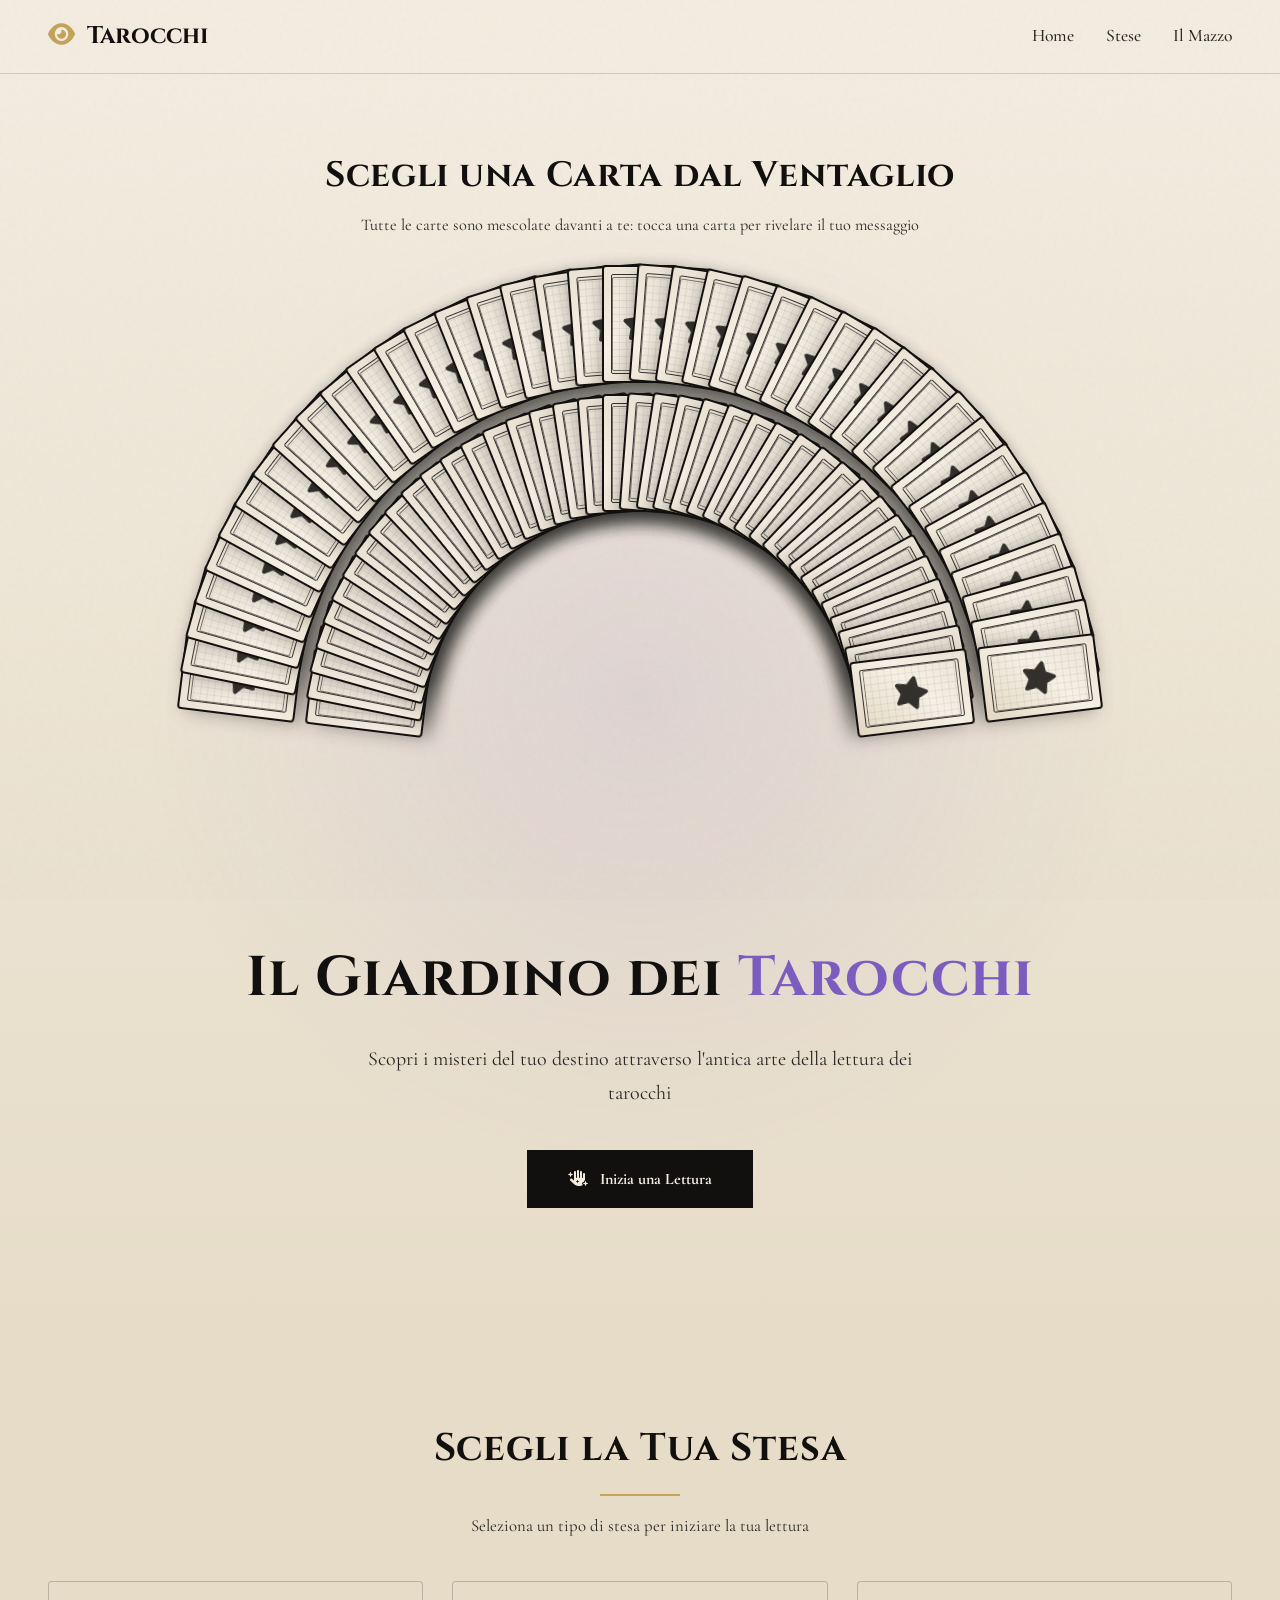
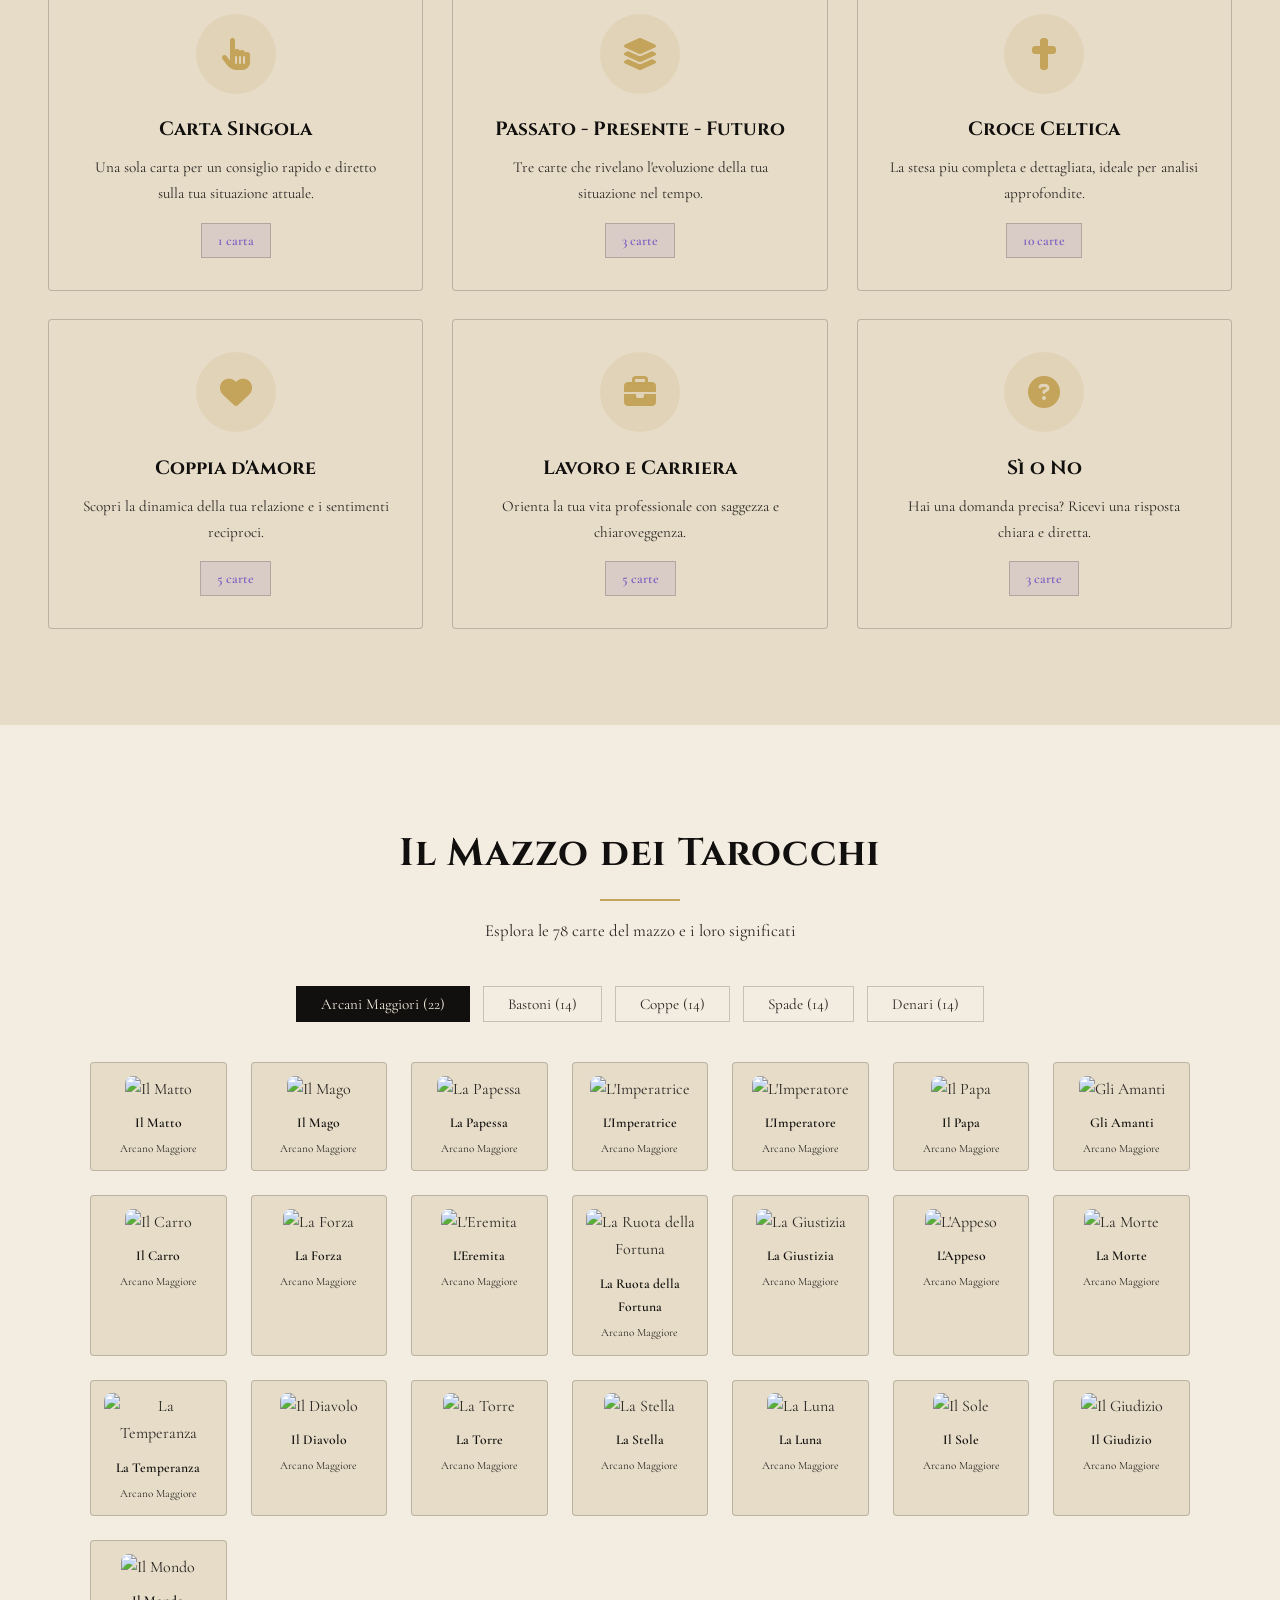
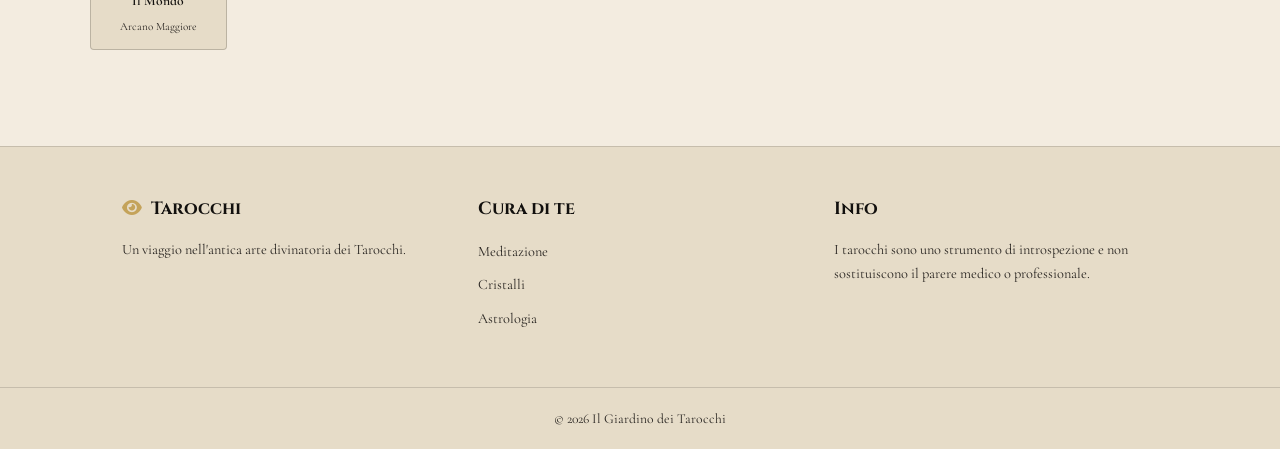
==== commit 615b91a1: "Prepara sito per GitHub Pages" ====
--- a/tarot.html
+++ b/tarot.html
@@ -5,7 +5,7 @@
   <meta name="viewport" content="width=device-width, initial-scale=1.0">
   <link rel="preconnect" href="https://fonts.googleapis.com">
   <link rel="preconnect" href="https://fonts.gstatic.com" crossorigin>
-  <link href="https://fonts.googleapis.com/css2?family=Cinzel+Decorative:wght@400;700;900&family=Cormorant+Garamond:ital,wght@0,400;0,600;0,700;1,400&display=swap" rel="stylesheet">
+  <link href="https://fonts.googleapis.com/css2?family=Cinzel:wght@400;600;700;900&family=Cormorant+Garamond:ital,wght@0,400;0,600;0,700;1,400&display=swap" rel="stylesheet">
   <title>Il Giardino dei Tarocchi - Lettura e Interpretazione</title>
   <link rel="stylesheet" href="tarot-style.css">
   <link rel="stylesheet" href="https://cdnjs.cloudflare.com/ajax/libs/font-awesome/6.5.0/css/all.min.css">
--- a/tarot-style.css
+++ b/tarot-style.css
@@ -11,7 +11,7 @@
   --paper-deep: #e6dcc8;
   --accent-violet: #7c5cbf;
   --accent-gold: #c4a35a;
-  --font-display: 'Cinzel Decorative', 'Times New Roman', serif;
+  --font-display: 'Cinzel', 'Times New Roman', serif;
   --font-body: 'Cormorant Garamond', 'Georgia', serif;
   --page-noise: url("data:image/svg+xml,%3Csvg viewBox='0 0 200 200' xmlns='http://www.w3.org/2000/svg'%3E%3Cfilter id='n'%3E%3CfeTurbulence type='fractalNoise' baseFrequency='0.9' numOctaves='4' stitchTiles='stitch'/%3E%3C/filter%3E%3Crect width='100%25' height='100%25' filter='url(%23n)' opacity='0.55'/%3E%3C/svg%3E");
 }
@@ -225,16 +225,21 @@
 
 .tarot-card.fan-card .card-face {
   border-width: 2px;
-  border-radius: 8px;
+  border-radius: 4px;
 }
 
 .fan-card.revealed {
   z-index: 10000 !important;
-  filter: drop-shadow(0 0 30px rgba(250, 204, 21, 0.7));
+  filter: drop-shadow(0 10px 18px rgba(18, 16, 14, 0.45));
+  scroll-margin-top: 5.5rem;
+}
+
+header:has(.fan-container.has-revealed) {
+  overflow: visible;
 }
 
 .fan-card.revealed .card-front {
-  box-shadow: 0 0 40px rgba(250, 204, 21, 0.45);
+  box-shadow: none;
 }
 
 .fan-result {
@@ -365,7 +370,7 @@
 }
 
 .spread-card {
-  background: var(--paper);
+  background: var(--paper-deep);
   border: 1px solid rgba(18, 16, 14, 0.2);
   border-radius: 4px;
   padding: 2rem;
@@ -482,42 +487,69 @@
 .card-face {
   position: absolute;
   inset: 0;
-  border-radius: 12px;
+  border-radius: 4px;
   backface-visibility: hidden;
   overflow: hidden;
+  box-shadow:
+    0 1px 0 rgba(243, 236, 224, 0.35) inset,
+    0 8px 18px rgba(18, 16, 14, 0.35);
 }
 
 .card-back {
-  background: linear-gradient(135deg, #1a1040, #2d1b69);
-  border: 3px solid #c084fc;
+  background:
+    linear-gradient(135deg, #ebe3d4 0%, #f7f1e6 45%, #e4d9c4 100%);
+  border: 2px solid var(--ink);
   display: flex;
   align-items: center;
   justify-content: center;
 }
 
+.card-back::before {
+  content: '';
+  position: absolute;
+  inset: 7px;
+  border: 1px solid var(--ink);
+  border-radius: 2px;
+  pointer-events: none;
+  opacity: 0.85;
+}
+
 .card-back-pattern {
-  width: 90%;
-  height: 90%;
-  border: 2px solid rgba(192,132,252,0.4);
-  border-radius: 8px;
+  width: 78%;
+  height: 82%;
+  border: 1px solid rgba(18, 16, 14, 0.55);
+  border-radius: 2px;
   display: flex;
   align-items: center;
   justify-content: center;
-  background: repeating-conic-gradient(
-    rgba(192,132,252,0.1) 0% 25%,
-    transparent 25% 50%
-  ) 50% / 20px 20px;
+  background:
+    repeating-linear-gradient(
+      0deg,
+      transparent,
+      transparent 6px,
+      rgba(18, 16, 14, 0.06) 6px,
+      rgba(18, 16, 14, 0.06) 7px
+    ),
+    repeating-linear-gradient(
+      90deg,
+      transparent,
+      transparent 6px,
+      rgba(18, 16, 14, 0.06) 6px,
+      rgba(18, 16, 14, 0.06) 7px
+    );
+  position: relative;
+  z-index: 1;
 }
 
 .card-back-pattern i {
-  font-size: 2.5rem;
-  color: #c084fc;
-  opacity: 0.7;
+  font-size: 2rem;
+  color: var(--ink);
+  opacity: 0.85;
 }
 
 .card-front {
-  background: linear-gradient(180deg, #1e1145, #0d0d2b);
-  border: 3px solid #c084fc;
+  background: #f7f1e6;
+  border: 2px solid var(--ink);
   transform: rotateY(180deg);
   display: flex;
   flex-direction: column;
@@ -528,11 +560,33 @@
   overflow: hidden;
 }
 
+.card-front::before {
+  content: '';
+  position: absolute;
+  inset: 6px;
+  border: 1px solid var(--ink);
+  border-radius: 2px;
+  pointer-events: none;
+  z-index: 3;
+  opacity: 0.9;
+}
+
 .card-front .card-image {
   width: 100%;
   height: 100%;
   object-fit: cover;
-  border-radius: 9px;
+  border-radius: 0;
+  filter:
+    grayscale(1)
+    contrast(1.55)
+    brightness(1.05)
+    sepia(0.15);
+  mix-blend-mode: multiply;
+}
+
+.card-front .card-symbol {
+  color: var(--ink);
+  font-size: 2.2rem;
 }
 
 .card-front .card-name {
@@ -543,25 +597,25 @@
   background: rgba(10, 10, 26, 0.85);
   backdrop-filter: blur(4px);
   padding: 0.3rem 0.4rem;
+  font-family: 'Segoe UI', sans-serif;
   font-size: 0.65rem;
   color: #e0e0e0;
   font-weight: 600;
   line-height: 1.2;
+  letter-spacing: normal;
+  text-transform: none;
+  z-index: 4;
+}
+
+.card-front .card-reversed-tag,
+.card-front .card-upright-tag {
+  display: none;
 }
 
 .card-front .card-reversed-tag {
-  position: absolute;
-  bottom: 1.6rem;
-  left: 50%;
-  transform: translateX(-50%);
   display: none;
-  background: rgba(239, 68, 68, 0.8);
-  color: #fff;
-  padding: 0.1rem 0.4rem;
-  border-radius: 6px;
-  font-size: 0.6rem;
-  font-weight: 700;
-  z-index: 2;
+  background: var(--ink);
+  color: #f7f1e6;
 }
 
 .tarot-card.reversed .card-front .card-reversed-tag {
@@ -569,17 +623,8 @@
 }
 
 .card-front .card-upright-tag {
-  position: absolute;
-  bottom: 1.6rem;
-  left: 50%;
-  transform: translateX(-50%);
-  background: rgba(34, 197, 94, 0.8);
-  color: #fff;
-  padding: 0.1rem 0.4rem;
-  border-radius: 6px;
-  font-size: 0.6rem;
-  font-weight: 700;
-  z-index: 2;
+  background: #f7f1e6;
+  color: var(--ink);
 }
 
 .tarot-card.reversed .card-front .card-upright-tag {
@@ -666,19 +711,19 @@
 }
 
 .interp-badge {
-  background: var(--paper);
-  color: var(--ink);
   border: 1px solid var(--ink);
   border-radius: 0;
+  font-family: var(--font-body);
+  background: #f7f1e6;
+  color: var(--ink);
   padding: 0.3rem 0.9rem;
   font-size: 0.85rem;
   font-weight: 600;
-  font-family: var(--font-body);
 }
 
 .interp-badge.reversed {
   background: var(--ink);
-  color: var(--paper);
+  color: #f7f1e6;
 }
 
 .interp-body h4 {
@@ -860,7 +905,7 @@
   display: block;
   margin: 0 auto 1.5rem;
   border-radius: 12px;
-  border: 2px solid rgba(192,132,252,0.4);
+  border: 1px solid rgba(18, 16, 14, 0.25);
 }
 
 .modal-body h2 {
@@ -1033,6 +1078,16 @@
     height: 84px;
   }
 
+  .tarot-card.fan-card .card-name {
+    font-size: 0.42rem;
+    padding: 0.2rem 0.25rem;
+  }
+
+  .tarot-card.fan-card .card-front::before,
+  .tarot-card.fan-card .card-back::before {
+    inset: 4px;
+  }
+
   .fan-title {
     font-size: 1.6rem;
   }
